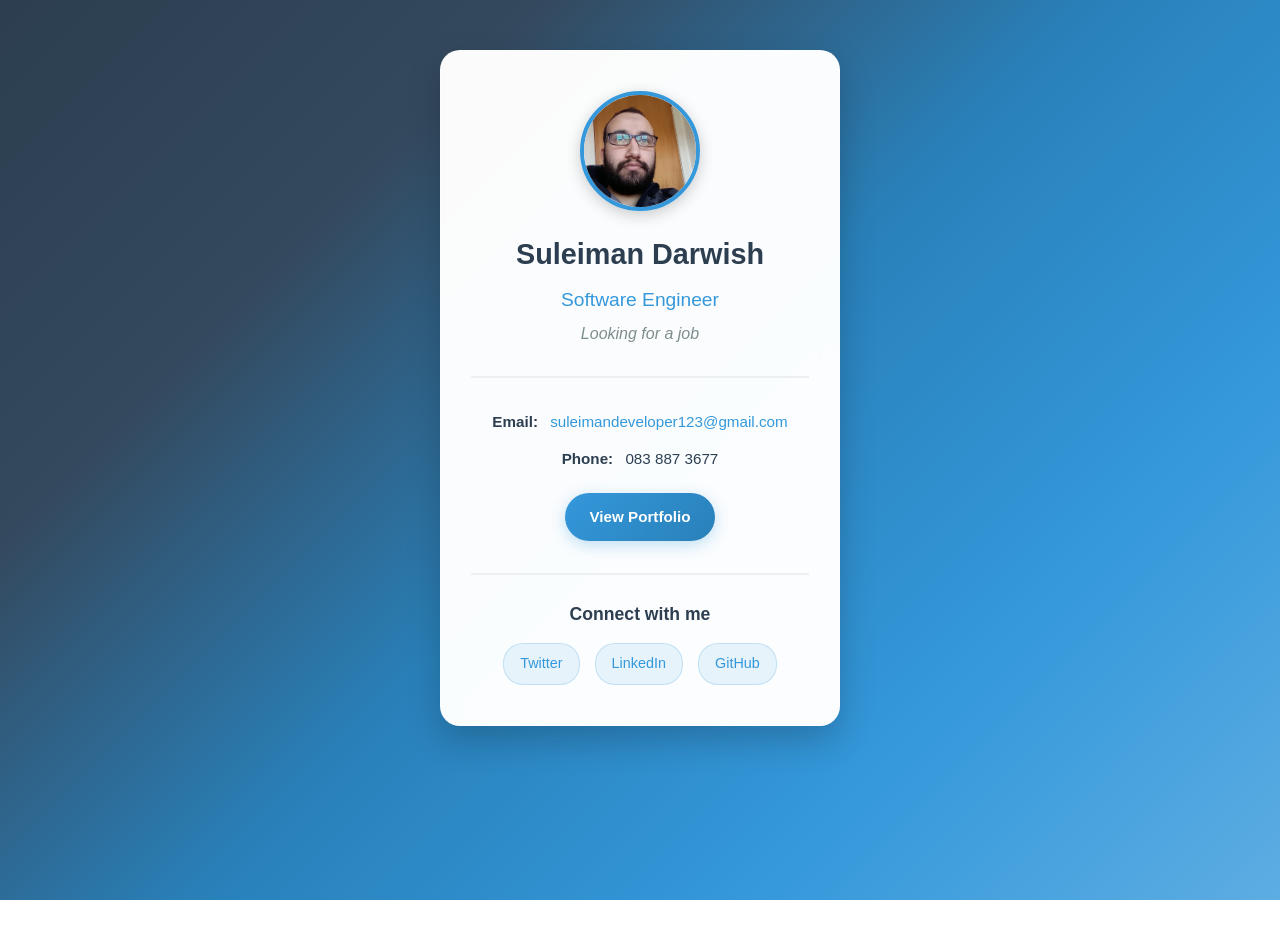
==== index.html @ 06008913 "Portfolio project has added to the github platform" ====
<!DOCTYPE html>
<html lang="en">
<head>
    <meta charset="utf-8">
    <meta name="viewport" content="width=device-width, initial-scale=1.0">
    <title>Business Card - Suleiman Darwish</title>
    <link rel="stylesheet" href="styles.css">
</head>
<body>
    <div class="business-card">
        <div class="card-header">
            <img class="profile-image" src="images/user.jpg" alt="Profile Picture"/>
            <h1 class="full-name">Suleiman Darwish</h1>
            <p class="designation">Software Engineer</p>
            <p class="company">Looking for a job</p>
        </div>
        
        <div class="card-contact">
            <div class="contact-item">
                <span class="label">Email:</span>
                <a href="mailto:suleimandeveloper123@gmail.com" class="email">suleimandeveloper123@gmail.com</a>
            </div>
            <div class="contact-item">
                <span class="label">Phone:</span>
                <span>083 887 3677</span>
            </div>
            <div class="contact-item">
                <a href="Profile.html" class="portfolio-link">View Portfolio</a>
            </div>
        </div>
        
        <div class="social-media">
            <h3>Connect with me</h3>
            <div class="social-links">
                <a href="#" target="_blank">Twitter</a>
                <a href="https://www.linkedin.com/feed/" target="_blank">LinkedIn</a>
                <a href="https://github.com/" target="_blank">GitHub</a>
            </div>
        </div>
    </div>
</body>
</html>
---- styles.css ----
/* Reset and base styles */
* {
  margin: 0;
  padding: 0;
  box-sizing: border-box;
}

body {
  background: linear-gradient(135deg, #2c3e50 0%, #34495e 25%, #2980b9 50%, #3498db 75%, #5dade2 100%);
  background-attachment: fixed;
  font-family: 'Segoe UI', Tahoma, Geneva, Verdana, sans-serif;
  min-height: 100vh;
  color: #f8f9fa;
  line-height: 1.6;
}

/* Profile header styling */
.profile-header {
  text-align: center;
  padding: 40px 20px;
  background: rgba(255, 255, 255, 0.1);
  margin: 20px;
  border-radius: 20px;
  box-shadow: 0 8px 32px rgba(0, 0, 0, 0.1);
}

.profile-image {
  width: 150px;
  height: 150px;
  border-radius: 50%;
  object-fit: cover;
  border: 4px solid #fff;
  box-shadow: 0 4px 15px rgba(0, 0, 0, 0.2);
  transition: transform 0.3s ease;
  display: block;
  margin: 0 auto 20px auto;
}

.profile-image:hover {
  transform: scale(1.05);
}

.profile-header h1 {
  color: #fff;
  font-size: 2.5em;
  margin: 20px 0 10px 0;
  text-shadow: 2px 2px 4px rgba(0, 0, 0, 0.3);
}

.profile-header p {
  color: #f0f0f0;
  font-size: 1.3em;
  margin: 0;
  text-shadow: 1px 1px 2px rgba(0, 0, 0, 0.3);
}

/* Navigation styling */
nav {
  text-align: center;
  margin: 30px 0;
}

nav ul {
  list-style: none;
  padding: 0;
  display: flex;
  justify-content: center;
  gap: 20px;
  flex-wrap: wrap;
}

nav ul li {
  margin: 5px;
}

nav ul li a {
  background: rgba(255, 255, 255, 0.2);
  color: #fff;
  padding: 12px 25px;
  border-radius: 25px;
  text-decoration: none;
  font-weight: 500;
  transition: all 0.3s ease;
  display: inline-block;
}

nav ul li a:hover {
  background: rgba(255, 255, 255, 0.3);
  transform: translateY(-2px);
  box-shadow: 0 5px 15px rgba(0, 0, 0, 0.2);
}

/* Section styling */
section {
  background: rgba(255, 255, 255, 0.98);
  margin: 20px;
  padding: 30px;
  border-radius: 15px;
  box-shadow: 0 8px 25px rgba(0, 0, 0, 0.2);
  border: 1px solid rgba(255, 255, 255, 0.3);
}

section h2 {
  color: #2c3e50;
  border-bottom: 3px solid #3498db;
  padding-bottom: 10px;
  margin-bottom: 20px;
  font-size: 1.8em;
}

section p {
  margin: 10px 0;
  line-height: 1.6;
  color: #2c3e50;
}

section ul {
  margin: 15px 0;
  padding-left: 20px;
}

section ul li {
  margin: 8px 0;
  color: #34495e;
}

/* Project grid styling */
.project-grid {
  display: grid;
  grid-template-columns: repeat(auto-fit, minmax(300px, 1fr));
  gap: 20px;
  margin-top: 20px;
}

.project-card {
  background: #fff;
  padding: 20px;
  border-radius: 10px;
  box-shadow: 0 4px 15px rgba(0, 0, 0, 0.15);
  transition: transform 0.3s ease;
  border: 1px solid rgba(52, 152, 219, 0.1);
}

.project-card:hover {
  transform: translateY(-5px);
  box-shadow: 0 8px 25px rgba(0, 0, 0, 0.2);
}

.project-card img {
  width: 100%;
  height: 200px;
  object-fit: cover;
  border-radius: 8px;
  margin-bottom: 15px;
}

.project-card h3 {
  color: #2c3e50;
  margin-bottom: 10px;
}

.project-card a {
  color: #3498db;
  text-decoration: none;
  font-weight: 500;
}

.project-card a:hover {
  text-decoration: underline;
  color: #2980b9;
}

/* Footer styling */
footer {
  text-align: center;
  color: #fff;
  padding: 20px;
  margin-top: 40px;
  background: rgba(0, 0, 0, 0.1);
}

/* Responsive design */
@media (max-width: 768px) {
  .profile-header {
    margin: 10px;
    padding: 30px 15px;
  }
  
  .profile-header h1 {
    font-size: 2em;
  }
  
  section {
    margin: 10px;
    padding: 20px;
  }
  
  nav ul {
    flex-direction: column;
    gap: 10px;
  }
}

/* Business card styling */
.business-card {
  max-width: 400px;
  background: rgba(255, 255, 255, 0.98);
  padding: 40px 30px;
  margin: 50px auto;
  text-align: center;
  border-radius: 20px;
  box-shadow: 0 15px 35px rgba(0, 0, 0, 0.2);
  border: 1px solid rgba(255, 255, 255, 0.3);
  backdrop-filter: blur(10px);
}

.card-header {
  margin-bottom: 30px;
}

.business-card .profile-image {
  width: 120px;
  height: 120px;
  border-radius: 50%;
  object-fit: cover;
  border: 4px solid #3498db;
  box-shadow: 0 4px 15px rgba(0, 0, 0, 0.2);
  margin: 0 auto 20px auto;
  display: block;
}

.full-name {
  font-size: 1.8em;
  font-weight: bold;
  color: #2c3e50;
  margin: 15px 0 8px 0;
}

.designation {
  font-size: 1.2em;
  color: #3498db;
  font-weight: 500;
  margin: 5px 0;
}

.company {
  font-size: 1em;
  color: #7f8c8d;
  margin: 5px 0 0 0;
  font-style: italic;
}

.card-contact {
  margin: 25px 0;
  padding: 20px 0;
  border-top: 2px solid #ecf0f1;
  border-bottom: 2px solid #ecf0f1;
}

.contact-item {
  margin: 12px 0;
  font-size: 0.95em;
  color: #2c3e50;
}

.contact-item span {
  color: #2c3e50;
}

.label {
  font-weight: 600;
  color: #2c3e50;
  margin-right: 8px;
}

.business-card .email {
  color: #3498db;
  text-decoration: none;
  font-weight: 500;
}

.business-card .email:hover {
  text-decoration: underline;
}

.portfolio-link {
  display: inline-block;
  background: linear-gradient(135deg, #3498db, #2980b9);
  color: white;
  padding: 12px 25px;
  border-radius: 25px;
  text-decoration: none;
  font-weight: 600;
  margin-top: 10px;
  transition: all 0.3s ease;
  box-shadow: 0 4px 15px rgba(52, 152, 219, 0.3);
}

.portfolio-link:hover {
  transform: translateY(-2px);
  box-shadow: 0 6px 20px rgba(52, 152, 219, 0.4);
}

.social-media {
  margin-top: 25px;
}

.social-media h3 {
  color: #2c3e50;
  font-size: 1.1em;
  margin-bottom: 15px;
}

.social-links {
  display: flex;
  justify-content: center;
  gap: 15px;
  flex-wrap: wrap;
}

.social-links a {
  background: rgba(52, 152, 219, 0.1);
  color: #3498db;
  padding: 8px 16px;
  border-radius: 20px;
  text-decoration: none;
  font-size: 0.9em;
  font-weight: 500;
  transition: all 0.3s ease;
  border: 1px solid rgba(52, 152, 219, 0.2);
}

.social-links a:hover {
  background: #3498db;
  color: white;
  transform: translateY(-2px);
  box-shadow: 0 4px 12px rgba(52, 152, 219, 0.3);
}

/* Responsive design for business card */
@media (max-width: 768px) {
  .business-card {
    margin: 20px;
    padding: 30px 20px;
  }
  
  .full-name {
    font-size: 1.5em;
  }
  
  .social-links {
    flex-direction: column;
    gap: 10px;
  }
}
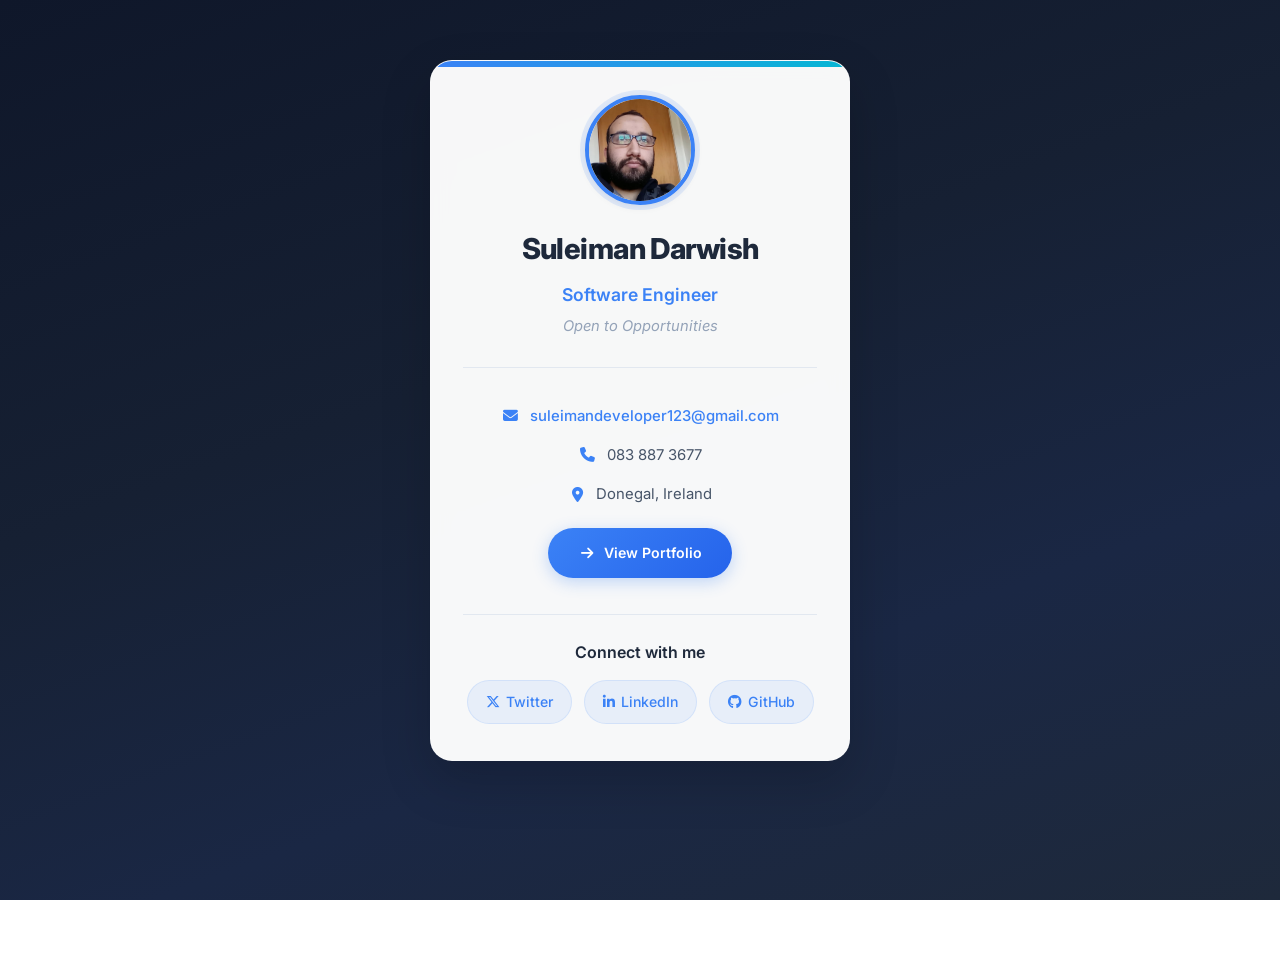
==== commit 670c18cf: "Revamp portfolio: modern design, icons, animations, interactivity" ====
--- a/index.html
+++ b/index.html
@@ -3,40 +3,56 @@
 <head>
     <meta charset="utf-8">
     <meta name="viewport" content="width=device-width, initial-scale=1.0">
-    <title>Business Card - Suleiman Darwish</title>
+    <meta name="description" content="Suleiman Darwish – Software Engineer specialising in web development. View my portfolio, skills, and contact details.">
+    <title>Suleiman Darwish | Software Engineer</title>
+    <link rel="preconnect" href="https://fonts.googleapis.com">
+    <link rel="preconnect" href="https://fonts.gstatic.com" crossorigin>
+    <link href="https://fonts.googleapis.com/css2?family=Inter:wght@400;500;600;700;800&display=swap" rel="stylesheet">
+    <link rel="stylesheet" href="https://cdnjs.cloudflare.com/ajax/libs/font-awesome/6.5.1/css/all.min.css">
     <link rel="stylesheet" href="styles.css">
 </head>
 <body>
-    <div class="business-card">
+    <div class="business-card fade-in">
+        <!-- Decorative accent -->
+        <div class="card-accent"></div>
+
         <div class="card-header">
-            <img class="profile-image" src="images/user.jpg" alt="Profile Picture"/>
+            <img class="profile-image" src="images/user.jpg" alt="Profile picture of Suleiman Darwish"/>
             <h1 class="full-name">Suleiman Darwish</h1>
             <p class="designation">Software Engineer</p>
-            <p class="company">Looking for a job</p>
+            <p class="company">Open to Opportunities</p>
         </div>
-        
+
         <div class="card-contact">
             <div class="contact-item">
-                <span class="label">Email:</span>
+                <i class="fa-solid fa-envelope"></i>
                 <a href="mailto:suleimandeveloper123@gmail.com" class="email">suleimandeveloper123@gmail.com</a>
             </div>
             <div class="contact-item">
-                <span class="label">Phone:</span>
+                <i class="fa-solid fa-phone"></i>
                 <span>083 887 3677</span>
             </div>
             <div class="contact-item">
-                <a href="Profile.html" class="portfolio-link">View Portfolio</a>
+                <i class="fa-solid fa-location-dot"></i>
+                <span>Donegal, Ireland</span>
+            </div>
+            <div class="contact-item cta">
+                <a href="Profile.html" class="portfolio-link">
+                    <i class="fa-solid fa-arrow-right"></i> View Portfolio
+                </a>
             </div>
         </div>
-        
+
         <div class="social-media">
             <h3>Connect with me</h3>
             <div class="social-links">
-                <a href="#" target="_blank">Twitter</a>
-                <a href="https://www.linkedin.com/feed/" target="_blank">LinkedIn</a>
-                <a href="https://github.com/" target="_blank">GitHub</a>
+                <a href="#" target="_blank" aria-label="Twitter"><i class="fa-brands fa-x-twitter"></i> Twitter</a>
+                <a href="https://www.linkedin.com/feed/" target="_blank" aria-label="LinkedIn"><i class="fa-brands fa-linkedin-in"></i> LinkedIn</a>
+                <a href="https://github.com/" target="_blank" aria-label="GitHub"><i class="fa-brands fa-github"></i> GitHub</a>
             </div>
         </div>
     </div>
+
+    <script src="script.js"></script>
 </body>
 </html>
--- a/styles.css
+++ b/styles.css
@@ -1,357 +1,709 @@
-/* Reset and base styles */
-* {
+/* ============================================
+   CSS Variables & Reset
+   ============================================ */
+:root {
+  --clr-primary: #3b82f6;
+  --clr-primary-dark: #2563eb;
+  --clr-primary-light: #60a5fa;
+  --clr-accent: #06b6d4;
+  --clr-bg-dark: #0f172a;
+  --clr-bg-mid: #1e293b;
+  --clr-text: #f1f5f9;
+  --clr-text-muted: #94a3b8;
+  --clr-card-bg: rgba(255, 255, 255, 0.05);
+  --clr-card-border: rgba(255, 255, 255, 0.08);
+  --clr-section-bg: rgba(255, 255, 255, 0.97);
+  --clr-heading: #1e293b;
+  --clr-body: #475569;
+  --radius-sm: 8px;
+  --radius-md: 14px;
+  --radius-lg: 22px;
+  --radius-full: 9999px;
+  --shadow-sm: 0 2px 8px rgba(0, 0, 0, 0.08);
+  --shadow-md: 0 8px 30px rgba(0, 0, 0, 0.12);
+  --shadow-lg: 0 20px 50px rgba(0, 0, 0, 0.18);
+  --transition: 0.3s cubic-bezier(0.4, 0, 0.2, 1);
+  --font: 'Inter', system-ui, -apple-system, sans-serif;
+}
+
+*,
+*::before,
+*::after {
   margin: 0;
   padding: 0;
   box-sizing: border-box;
 }
 
+html {
+  scroll-behavior: smooth;
+  scroll-padding-top: 80px;
+}
+
 body {
-  background: linear-gradient(135deg, #2c3e50 0%, #34495e 25%, #2980b9 50%, #3498db 75%, #5dade2 100%);
+  background: linear-gradient(160deg, var(--clr-bg-dark) 0%, #162033 40%, #1a2744 70%, var(--clr-bg-mid) 100%);
   background-attachment: fixed;
-  font-family: 'Segoe UI', Tahoma, Geneva, Verdana, sans-serif;
+  font-family: var(--font);
   min-height: 100vh;
-  color: #f8f9fa;
-  line-height: 1.6;
-}
-
-/* Profile header styling */
+  color: var(--clr-text);
+  line-height: 1.7;
+  -webkit-font-smoothing: antialiased;
+}
+
+img {
+  display: block;
+  max-width: 100%;
+}
+
+a {
+  color: inherit;
+  text-decoration: none;
+}
+
+/* ============================================
+   Animations
+   ============================================ */
+@keyframes fadeInUp {
+  from { opacity: 0; transform: translateY(30px); }
+  to   { opacity: 1; transform: translateY(0); }
+}
+
+@keyframes float {
+  0%, 100% { transform: translateY(0); }
+  50%      { transform: translateY(-8px); }
+}
+
+@keyframes gradientShift {
+  0%   { background-position: 0% 50%; }
+  50%  { background-position: 100% 50%; }
+  100% { background-position: 0% 50%; }
+}
+
+.fade-in {
+  animation: fadeInUp 0.7s ease-out both;
+}
+
+/* Scroll-reveal helper */
+.reveal {
+  opacity: 0;
+  transform: translateY(40px);
+  transition: opacity 0.6s ease, transform 0.6s ease;
+}
+
+.reveal.active {
+  opacity: 1;
+  transform: translateY(0);
+}
+
+/* ============================================
+   Profile Header (Portfolio Page)
+   ============================================ */
 .profile-header {
   text-align: center;
-  padding: 40px 20px;
-  background: rgba(255, 255, 255, 0.1);
+  padding: 60px 20px 40px;
+  background: linear-gradient(135deg, rgba(59, 130, 246, 0.15), rgba(6, 182, 212, 0.1));
   margin: 20px;
-  border-radius: 20px;
-  box-shadow: 0 8px 32px rgba(0, 0, 0, 0.1);
+  border-radius: var(--radius-lg);
+  border: 1px solid var(--clr-card-border);
+  backdrop-filter: blur(12px);
+  position: relative;
+  overflow: hidden;
+}
+
+.profile-header::before {
+  content: '';
+  position: absolute;
+  top: -50%;
+  left: -50%;
+  width: 200%;
+  height: 200%;
+  background: radial-gradient(circle at 30% 40%, rgba(59, 130, 246, 0.08), transparent 60%);
+  pointer-events: none;
 }
 
 .profile-image {
-  width: 150px;
-  height: 150px;
+  width: 140px;
+  height: 140px;
   border-radius: 50%;
   object-fit: cover;
-  border: 4px solid #fff;
-  box-shadow: 0 4px 15px rgba(0, 0, 0, 0.2);
-  transition: transform 0.3s ease;
+  border: 4px solid var(--clr-primary);
+  box-shadow: 0 0 0 6px rgba(59, 130, 246, 0.15), var(--shadow-md);
+  transition: transform var(--transition), box-shadow var(--transition);
   display: block;
-  margin: 0 auto 20px auto;
+  margin: 0 auto 20px;
 }
 
 .profile-image:hover {
-  transform: scale(1.05);
+  transform: scale(1.06);
+  box-shadow: 0 0 0 8px rgba(59, 130, 246, 0.2), var(--shadow-lg);
 }
 
 .profile-header h1 {
   color: #fff;
-  font-size: 2.5em;
-  margin: 20px 0 10px 0;
-  text-shadow: 2px 2px 4px rgba(0, 0, 0, 0.3);
-}
-
-.profile-header p {
-  color: #f0f0f0;
-  font-size: 1.3em;
-  margin: 0;
-  text-shadow: 1px 1px 2px rgba(0, 0, 0, 0.3);
-}
-
-/* Navigation styling */
+  font-size: 2.6em;
+  font-weight: 800;
+  letter-spacing: -0.02em;
+  margin: 16px 0 8px;
+}
+
+.profile-header .tagline {
+  color: var(--clr-primary-light);
+  font-size: 1.25em;
+  font-weight: 600;
+}
+
+.profile-header .subtitle {
+  color: var(--clr-text-muted);
+  font-size: 1.05em;
+  margin-top: 6px;
+}
+
+/* ============================================
+   Navigation
+   ============================================ */
 nav {
   text-align: center;
-  margin: 30px 0;
+  margin: 30px 20px;
+  position: sticky;
+  top: 10px;
+  z-index: 100;
 }
 
 nav ul {
   list-style: none;
-  padding: 0;
+  display: inline-flex;
+  gap: 8px;
+  flex-wrap: wrap;
+  justify-content: center;
+  background: rgba(15, 23, 42, 0.85);
+  backdrop-filter: blur(14px);
+  padding: 10px 16px;
+  border-radius: var(--radius-full);
+  border: 1px solid var(--clr-card-border);
+}
+
+nav ul li a {
+  color: var(--clr-text-muted);
+  padding: 10px 20px;
+  border-radius: var(--radius-full);
+  font-weight: 500;
+  font-size: 0.92em;
+  transition: all var(--transition);
+  display: inline-flex;
+  align-items: center;
+  gap: 6px;
+}
+
+nav ul li a:hover,
+nav ul li a.active {
+  color: #fff;
+  background: var(--clr-primary);
+  box-shadow: 0 4px 14px rgba(59, 130, 246, 0.35);
+}
+
+nav ul li a i {
+  font-size: 0.85em;
+}
+
+/* ============================================
+   Sections (Portfolio Page)
+   ============================================ */
+section {
+  background: var(--clr-section-bg);
+  margin: 24px 20px;
+  padding: 40px 36px;
+  border-radius: var(--radius-lg);
+  box-shadow: var(--shadow-md);
+  border: 1px solid rgba(0, 0, 0, 0.04);
+}
+
+section h2 {
+  color: var(--clr-heading);
+  font-size: 1.9em;
+  font-weight: 800;
+  margin-bottom: 24px;
+  display: flex;
+  align-items: center;
+  gap: 10px;
+}
+
+section h2::after {
+  content: '';
+  flex: 1;
+  height: 3px;
+  background: linear-gradient(90deg, var(--clr-primary), transparent);
+  border-radius: 2px;
+  margin-left: 12px;
+}
+
+.section-icon {
+  color: var(--clr-primary);
+  font-size: 0.85em;
+}
+
+section p {
+  color: var(--clr-body);
+  line-height: 1.8;
+  margin-bottom: 12px;
+}
+
+.about-content {
+  max-width: 700px;
+}
+
+/* ============================================
+   Skills Grid
+   ============================================ */
+.skills-grid {
+  display: flex;
+  flex-wrap: wrap;
+  gap: 12px;
+}
+
+.skill-tag {
+  display: inline-flex;
+  align-items: center;
+  gap: 8px;
+  background: linear-gradient(135deg, rgba(59, 130, 246, 0.1), rgba(6, 182, 212, 0.08));
+  color: var(--clr-primary-dark);
+  font-weight: 600;
+  font-size: 0.92em;
+  padding: 10px 18px;
+  border-radius: var(--radius-full);
+  border: 1px solid rgba(59, 130, 246, 0.15);
+  transition: all var(--transition);
+  cursor: default;
+}
+
+.skill-tag:hover {
+  transform: translateY(-2px);
+  background: var(--clr-primary);
+  color: #fff;
+  box-shadow: 0 4px 14px rgba(59, 130, 246, 0.3);
+  border-color: var(--clr-primary);
+}
+
+.skill-tag i {
+  font-size: 1.1em;
+}
+
+/* ============================================
+   Project Cards
+   ============================================ */
+.project-grid {
+  display: grid;
+  grid-template-columns: repeat(auto-fit, minmax(320px, 1fr));
+  gap: 24px;
+  margin-top: 10px;
+}
+
+.project-card {
+  background: #fff;
+  border-radius: var(--radius-md);
+  overflow: hidden;
+  box-shadow: var(--shadow-sm);
+  border: 1px solid rgba(0, 0, 0, 0.06);
+  transition: transform var(--transition), box-shadow var(--transition);
+  display: flex;
+  flex-direction: column;
+}
+
+.project-card:hover {
+  transform: translateY(-6px);
+  box-shadow: var(--shadow-lg);
+}
+
+.project-img-wrapper {
+  overflow: hidden;
+}
+
+.project-img-wrapper img {
+  width: 100%;
+  height: 220px;
+  object-fit: cover;
+  transition: transform 0.5s ease;
+}
+
+.project-card:hover .project-img-wrapper img {
+  transform: scale(1.05);
+}
+
+.project-body {
+  padding: 22px 24px 26px;
+  flex: 1;
+  display: flex;
+  flex-direction: column;
+}
+
+.project-body h3 {
+  color: var(--clr-heading);
+  font-size: 1.2em;
+  font-weight: 700;
+  margin-bottom: 10px;
+}
+
+.project-body p {
+  font-size: 0.95em;
+  flex: 1;
+}
+
+.project-tags {
+  display: flex;
+  flex-wrap: wrap;
+  gap: 8px;
+  margin-top: 16px;
+}
+
+.project-tags span {
+  background: rgba(59, 130, 246, 0.08);
+  color: var(--clr-primary-dark);
+  font-size: 0.8em;
+  font-weight: 600;
+  padding: 5px 12px;
+  border-radius: var(--radius-full);
+  border: 1px solid rgba(59, 130, 246, 0.12);
+}
+
+/* ============================================
+   Contact Section
+   ============================================ */
+.contact-grid {
+  display: grid;
+  grid-template-columns: repeat(auto-fit, minmax(200px, 1fr));
+  gap: 20px;
+}
+
+.contact-card {
+  text-align: center;
+  padding: 30px 20px;
+  border-radius: var(--radius-md);
+  background: linear-gradient(135deg, rgba(59, 130, 246, 0.04), rgba(6, 182, 212, 0.03));
+  border: 1px solid rgba(59, 130, 246, 0.1);
+  transition: all var(--transition);
+}
+
+.contact-card:hover {
+  transform: translateY(-4px);
+  box-shadow: var(--shadow-sm);
+}
+
+.contact-card i {
+  font-size: 1.6em;
+  color: var(--clr-primary);
+  margin-bottom: 12px;
+}
+
+.contact-card h4 {
+  color: var(--clr-heading);
+  margin-bottom: 6px;
+  font-weight: 700;
+}
+
+.contact-card a,
+.contact-card span {
+  color: var(--clr-body);
+  font-size: 0.92em;
+}
+
+.contact-card a:hover {
+  color: var(--clr-primary);
+}
+
+/* ============================================
+   Footer
+   ============================================ */
+footer {
+  text-align: center;
+  padding: 30px 20px;
+  margin-top: 40px;
+  background: rgba(0, 0, 0, 0.15);
+  border-top: 1px solid var(--clr-card-border);
+}
+
+.footer-links {
   display: flex;
   justify-content: center;
-  gap: 20px;
-  flex-wrap: wrap;
-}
-
-nav ul li {
-  margin: 5px;
-}
-
-nav ul li a {
-  background: rgba(255, 255, 255, 0.2);
+  gap: 18px;
+  margin-bottom: 14px;
+}
+
+.footer-links a {
+  color: var(--clr-text-muted);
+  font-size: 1.3em;
+  transition: color var(--transition), transform var(--transition);
+}
+
+.footer-links a:hover {
+  color: var(--clr-primary-light);
+  transform: translateY(-3px);
+}
+
+footer p {
+  color: var(--clr-text-muted);
+  font-size: 0.88em;
+}
+
+/* ============================================
+   Scroll-to-Top Button
+   ============================================ */
+#scroll-top {
+  position: fixed;
+  bottom: 30px;
+  right: 30px;
+  width: 46px;
+  height: 46px;
+  background: var(--clr-primary);
   color: #fff;
-  padding: 12px 25px;
-  border-radius: 25px;
-  text-decoration: none;
-  font-weight: 500;
-  transition: all 0.3s ease;
-  display: inline-block;
-}
-
-nav ul li a:hover {
-  background: rgba(255, 255, 255, 0.3);
-  transform: translateY(-2px);
-  box-shadow: 0 5px 15px rgba(0, 0, 0, 0.2);
-}
-
-/* Section styling */
-section {
-  background: rgba(255, 255, 255, 0.98);
-  margin: 20px;
-  padding: 30px;
-  border-radius: 15px;
-  box-shadow: 0 8px 25px rgba(0, 0, 0, 0.2);
-  border: 1px solid rgba(255, 255, 255, 0.3);
-}
-
-section h2 {
-  color: #2c3e50;
-  border-bottom: 3px solid #3498db;
-  padding-bottom: 10px;
-  margin-bottom: 20px;
-  font-size: 1.8em;
-}
-
-section p {
-  margin: 10px 0;
-  line-height: 1.6;
-  color: #2c3e50;
-}
-
-section ul {
-  margin: 15px 0;
-  padding-left: 20px;
-}
-
-section ul li {
-  margin: 8px 0;
-  color: #34495e;
-}
-
-/* Project grid styling */
-.project-grid {
-  display: grid;
-  grid-template-columns: repeat(auto-fit, minmax(300px, 1fr));
-  gap: 20px;
-  margin-top: 20px;
-}
-
-.project-card {
-  background: #fff;
-  padding: 20px;
-  border-radius: 10px;
-  box-shadow: 0 4px 15px rgba(0, 0, 0, 0.15);
-  transition: transform 0.3s ease;
-  border: 1px solid rgba(52, 152, 219, 0.1);
-}
-
-.project-card:hover {
-  transform: translateY(-5px);
-  box-shadow: 0 8px 25px rgba(0, 0, 0, 0.2);
-}
-
-.project-card img {
-  width: 100%;
-  height: 200px;
-  object-fit: cover;
-  border-radius: 8px;
-  margin-bottom: 15px;
-}
-
-.project-card h3 {
-  color: #2c3e50;
-  margin-bottom: 10px;
-}
-
-.project-card a {
-  color: #3498db;
-  text-decoration: none;
-  font-weight: 500;
-}
-
-.project-card a:hover {
-  text-decoration: underline;
-  color: #2980b9;
-}
-
-/* Footer styling */
-footer {
+  border: none;
+  border-radius: 50%;
+  font-size: 1.1em;
+  cursor: pointer;
+  box-shadow: 0 4px 16px rgba(59, 130, 246, 0.35);
+  opacity: 0;
+  visibility: hidden;
+  transform: translateY(10px);
+  transition: all var(--transition);
+  z-index: 200;
+}
+
+#scroll-top.visible {
+  opacity: 1;
+  visibility: visible;
+  transform: translateY(0);
+}
+
+#scroll-top:hover {
+  background: var(--clr-primary-dark);
+  transform: translateY(-3px);
+}
+
+/* ============================================
+   Business Card (index.html)
+   ============================================ */
+.business-card {
+  max-width: 420px;
+  background: rgba(255, 255, 255, 0.97);
+  padding: 0 32px 36px;
+  margin: 60px auto;
   text-align: center;
-  color: #fff;
-  padding: 20px;
-  margin-top: 40px;
-  background: rgba(0, 0, 0, 0.1);
-}
-
-/* Responsive design */
-@media (max-width: 768px) {
-  .profile-header {
-    margin: 10px;
-    padding: 30px 15px;
-  }
-  
-  .profile-header h1 {
-    font-size: 2em;
-  }
-  
-  section {
-    margin: 10px;
-    padding: 20px;
-  }
-  
-  nav ul {
-    flex-direction: column;
-    gap: 10px;
-  }
-}
-
-/* Business card styling */
-.business-card {
-  max-width: 400px;
-  background: rgba(255, 255, 255, 0.98);
-  padding: 40px 30px;
-  margin: 50px auto;
-  text-align: center;
-  border-radius: 20px;
-  box-shadow: 0 15px 35px rgba(0, 0, 0, 0.2);
-  border: 1px solid rgba(255, 255, 255, 0.3);
+  border-radius: var(--radius-lg);
+  box-shadow: var(--shadow-lg);
+  border: 1px solid rgba(255, 255, 255, 0.15);
   backdrop-filter: blur(10px);
+  position: relative;
+  overflow: hidden;
+}
+
+.card-accent {
+  height: 6px;
+  background: linear-gradient(90deg, var(--clr-primary), var(--clr-accent), var(--clr-primary));
+  background-size: 200% auto;
+  animation: gradientShift 4s ease infinite;
+  margin: 0 -32px 28px;
 }
 
 .card-header {
-  margin-bottom: 30px;
+  margin-bottom: 28px;
 }
 
 .business-card .profile-image {
-  width: 120px;
-  height: 120px;
-  border-radius: 50%;
-  object-fit: cover;
-  border: 4px solid #3498db;
-  box-shadow: 0 4px 15px rgba(0, 0, 0, 0.2);
-  margin: 0 auto 20px auto;
-  display: block;
+  width: 110px;
+  height: 110px;
+  border-color: var(--clr-primary);
+  box-shadow: 0 0 0 5px rgba(59, 130, 246, 0.12), var(--shadow-sm);
 }
 
 .full-name {
   font-size: 1.8em;
-  font-weight: bold;
-  color: #2c3e50;
-  margin: 15px 0 8px 0;
+  font-weight: 800;
+  color: var(--clr-heading);
+  margin: 14px 0 6px;
+  letter-spacing: -0.02em;
 }
 
 .designation {
-  font-size: 1.2em;
-  color: #3498db;
+  font-size: 1.1em;
+  color: var(--clr-primary);
+  font-weight: 600;
+  margin: 4px 0;
+}
+
+.company {
+  font-size: 0.92em;
+  color: var(--clr-text-muted);
+  font-style: italic;
+}
+
+/* Card Contact */
+.card-contact {
+  margin: 24px 0;
+  padding: 22px 0;
+  border-top: 1px solid #e2e8f0;
+  border-bottom: 1px solid #e2e8f0;
+}
+
+.contact-item {
+  margin: 14px 0;
+  font-size: 0.93em;
+  color: var(--clr-body);
+  display: flex;
+  align-items: center;
+  justify-content: center;
+  gap: 10px;
+}
+
+.contact-item i {
+  color: var(--clr-primary);
+  width: 18px;
+  text-align: center;
+}
+
+.contact-item.cta {
+  margin-top: 20px;
+}
+
+.business-card .email {
+  color: var(--clr-primary);
   font-weight: 500;
-  margin: 5px 0;
-}
-
-.company {
-  font-size: 1em;
-  color: #7f8c8d;
-  margin: 5px 0 0 0;
-  font-style: italic;
-}
-
-.card-contact {
-  margin: 25px 0;
-  padding: 20px 0;
-  border-top: 2px solid #ecf0f1;
-  border-bottom: 2px solid #ecf0f1;
-}
-
-.contact-item {
-  margin: 12px 0;
+  transition: color var(--transition);
+}
+
+.business-card .email:hover {
+  color: var(--clr-primary-dark);
+  text-decoration: underline;
+}
+
+.portfolio-link {
+  display: inline-flex;
+  align-items: center;
+  gap: 8px;
+  background: linear-gradient(135deg, var(--clr-primary), var(--clr-primary-dark));
+  color: white;
+  padding: 13px 30px;
+  border-radius: var(--radius-full);
+  font-weight: 600;
   font-size: 0.95em;
-  color: #2c3e50;
-}
-
-.contact-item span {
-  color: #2c3e50;
-}
-
-.label {
-  font-weight: 600;
-  color: #2c3e50;
-  margin-right: 8px;
-}
-
-.business-card .email {
-  color: #3498db;
-  text-decoration: none;
-  font-weight: 500;
-}
-
-.business-card .email:hover {
-  text-decoration: underline;
-}
-
-.portfolio-link {
-  display: inline-block;
-  background: linear-gradient(135deg, #3498db, #2980b9);
-  color: white;
-  padding: 12px 25px;
-  border-radius: 25px;
-  text-decoration: none;
-  font-weight: 600;
-  margin-top: 10px;
-  transition: all 0.3s ease;
-  box-shadow: 0 4px 15px rgba(52, 152, 219, 0.3);
+  transition: all var(--transition);
+  box-shadow: 0 4px 16px rgba(59, 130, 246, 0.3);
 }
 
 .portfolio-link:hover {
   transform: translateY(-2px);
-  box-shadow: 0 6px 20px rgba(52, 152, 219, 0.4);
-}
-
+  box-shadow: 0 6px 22px rgba(59, 130, 246, 0.4);
+}
+
+.portfolio-link i {
+  color: white;
+  transition: transform var(--transition);
+}
+
+.portfolio-link:hover i {
+  transform: translateX(3px);
+}
+
+/* Social Links */
 .social-media {
-  margin-top: 25px;
+  margin-top: 24px;
 }
 
 .social-media h3 {
-  color: #2c3e50;
-  font-size: 1.1em;
-  margin-bottom: 15px;
+  color: var(--clr-heading);
+  font-size: 1em;
+  font-weight: 600;
+  margin-bottom: 14px;
 }
 
 .social-links {
   display: flex;
   justify-content: center;
-  gap: 15px;
+  gap: 12px;
   flex-wrap: wrap;
 }
 
 .social-links a {
-  background: rgba(52, 152, 219, 0.1);
-  color: #3498db;
-  padding: 8px 16px;
-  border-radius: 20px;
-  text-decoration: none;
-  font-size: 0.9em;
+  background: rgba(59, 130, 246, 0.08);
+  color: var(--clr-primary);
+  padding: 9px 18px;
+  border-radius: var(--radius-full);
+  font-size: 0.88em;
   font-weight: 500;
-  transition: all 0.3s ease;
-  border: 1px solid rgba(52, 152, 219, 0.2);
+  transition: all var(--transition);
+  border: 1px solid rgba(59, 130, 246, 0.12);
+  display: inline-flex;
+  align-items: center;
+  gap: 6px;
 }
 
 .social-links a:hover {
-  background: #3498db;
+  background: var(--clr-primary);
   color: white;
   transform: translateY(-2px);
-  box-shadow: 0 4px 12px rgba(52, 152, 219, 0.3);
-}
-
-/* Responsive design for business card */
+  box-shadow: 0 4px 14px rgba(59, 130, 246, 0.3);
+  border-color: var(--clr-primary);
+}
+
+/* ============================================
+   Responsive
+   ============================================ */
 @media (max-width: 768px) {
+  .profile-header {
+    margin: 12px;
+    padding: 40px 16px 30px;
+  }
+
+  .profile-header h1 {
+    font-size: 2em;
+  }
+
+  section {
+    margin: 14px 12px;
+    padding: 28px 20px;
+  }
+
+  nav ul {
+    flex-direction: column;
+    gap: 6px;
+    border-radius: var(--radius-lg);
+  }
+
   .business-card {
-    margin: 20px;
-    padding: 30px 20px;
-  }
-  
+    margin: 24px 14px;
+    padding: 0 20px 28px;
+  }
+
   .full-name {
     font-size: 1.5em;
   }
-  
+
   .social-links {
     flex-direction: column;
-    gap: 10px;
-  }
-}
-
-
+    gap: 8px;
+  }
+
+  .contact-grid {
+    grid-template-columns: 1fr;
+  }
+
+  #scroll-top {
+    bottom: 18px;
+    right: 18px;
+    width: 40px;
+    height: 40px;
+  }
+}
+
+@media (min-width: 1024px) {
+  section {
+    margin: 24px auto;
+    max-width: 900px;
+  }
+
+  .profile-header {
+    margin: 20px auto;
+    max-width: 900px;
+  }
+
+  nav {
+    margin: 30px auto;
+    max-width: 900px;
+  }
+}
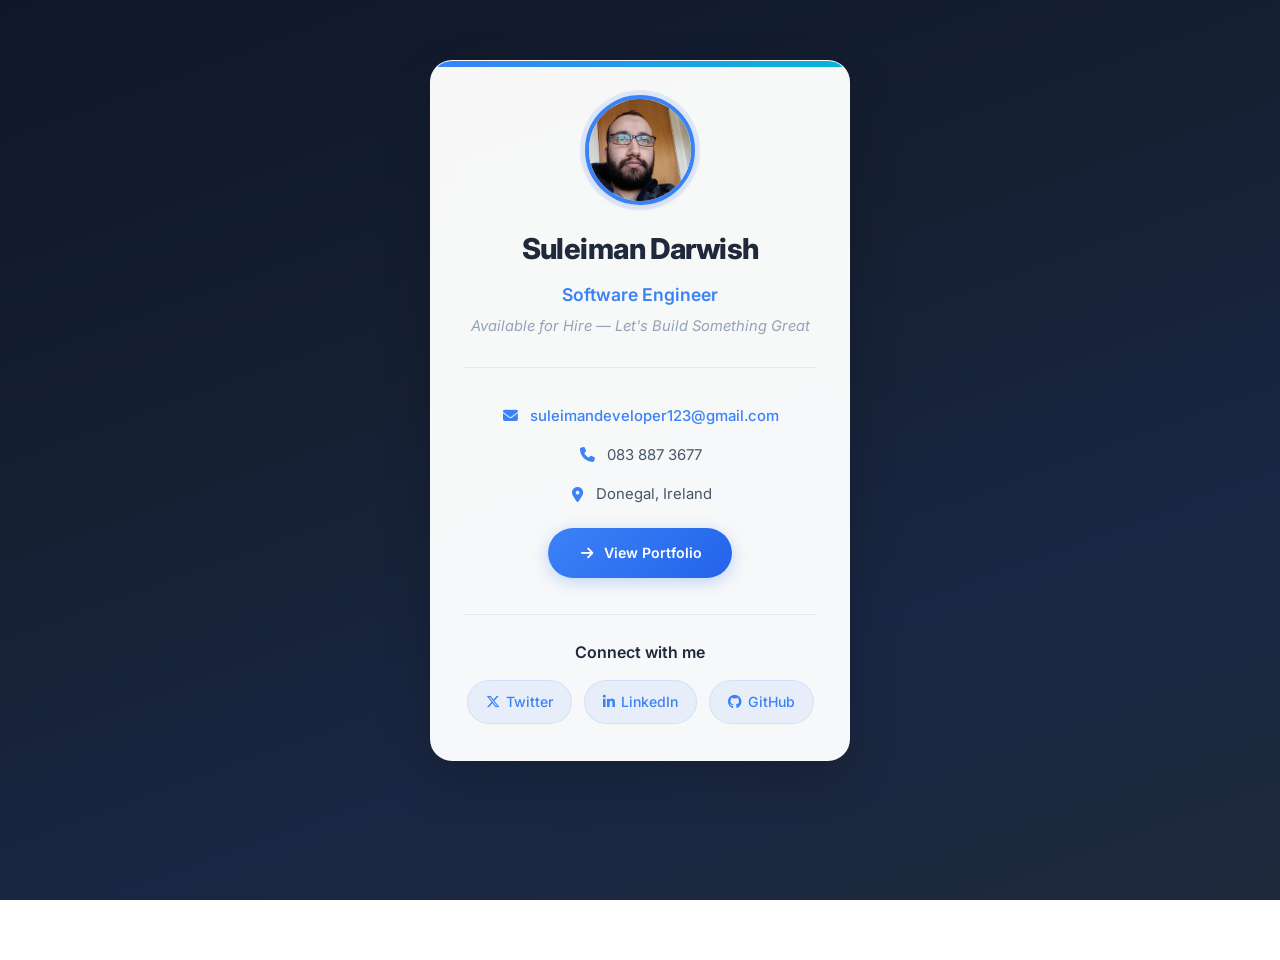
==== commit 686e37c2: "Changes headline to polish the webiste" ====
--- a/index.html
+++ b/index.html
@@ -20,7 +20,7 @@
             <img class="profile-image" src="images/user.jpg" alt="Profile picture of Suleiman Darwish"/>
             <h1 class="full-name">Suleiman Darwish</h1>
             <p class="designation">Software Engineer</p>
-            <p class="company">Open to Opportunities</p>
+            <p class="company">Available for Hire — Let's Build Something Great</p>
         </div>
 
         <div class="card-contact">
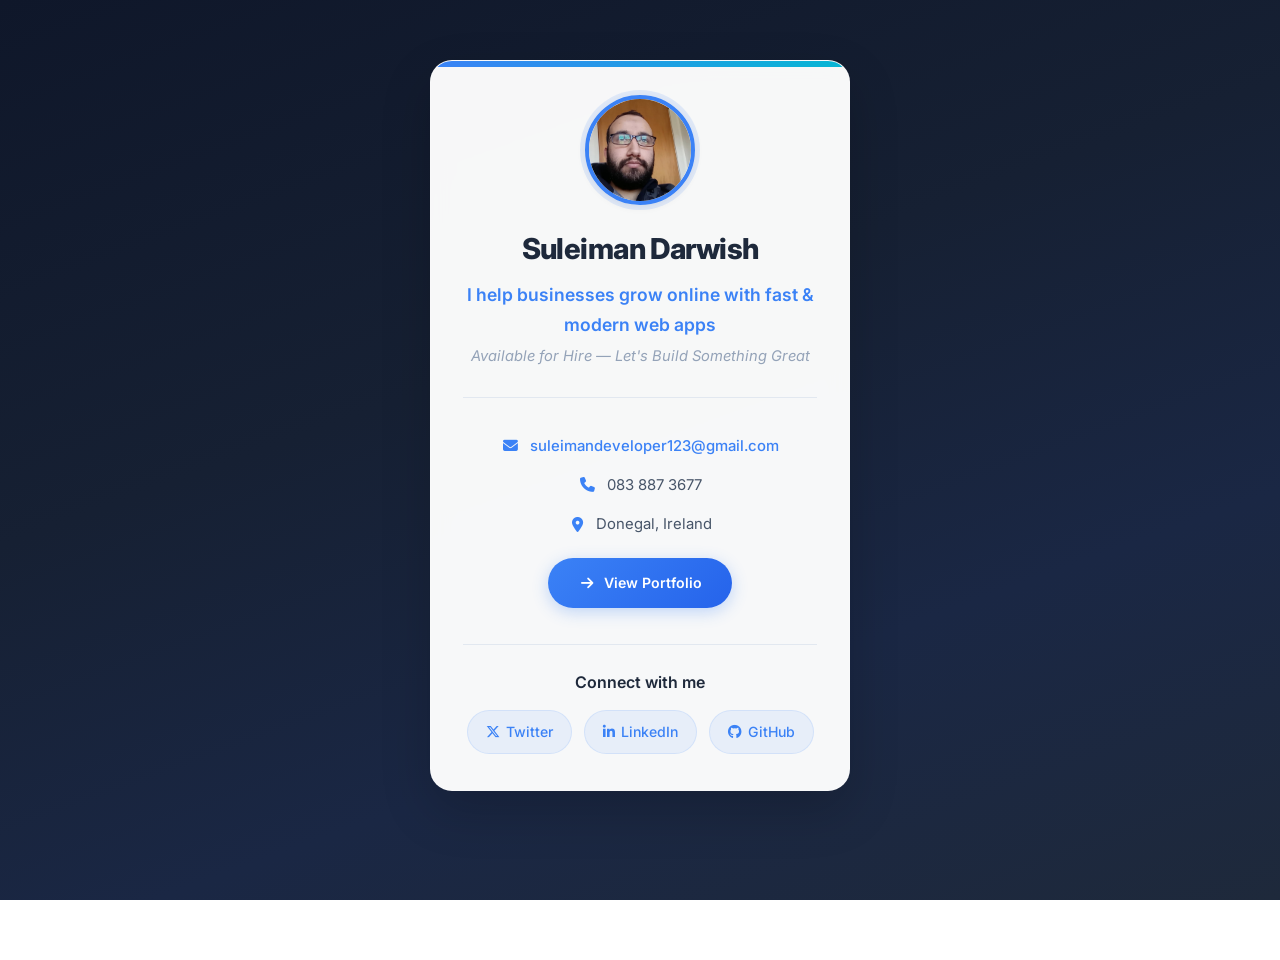
==== commit bbff4db5: "Updated the Business Card" ====
--- a/index.html
+++ b/index.html
@@ -19,7 +19,7 @@
         <div class="card-header">
             <img class="profile-image" src="images/user.jpg" alt="Profile picture of Suleiman Darwish"/>
             <h1 class="full-name">Suleiman Darwish</h1>
-            <p class="designation">Software Engineer</p>
+            <p class="designation">I help businesses grow online with fast & modern web apps</p>
             <p class="company">Available for Hire — Let's Build Something Great</p>
         </div>
 
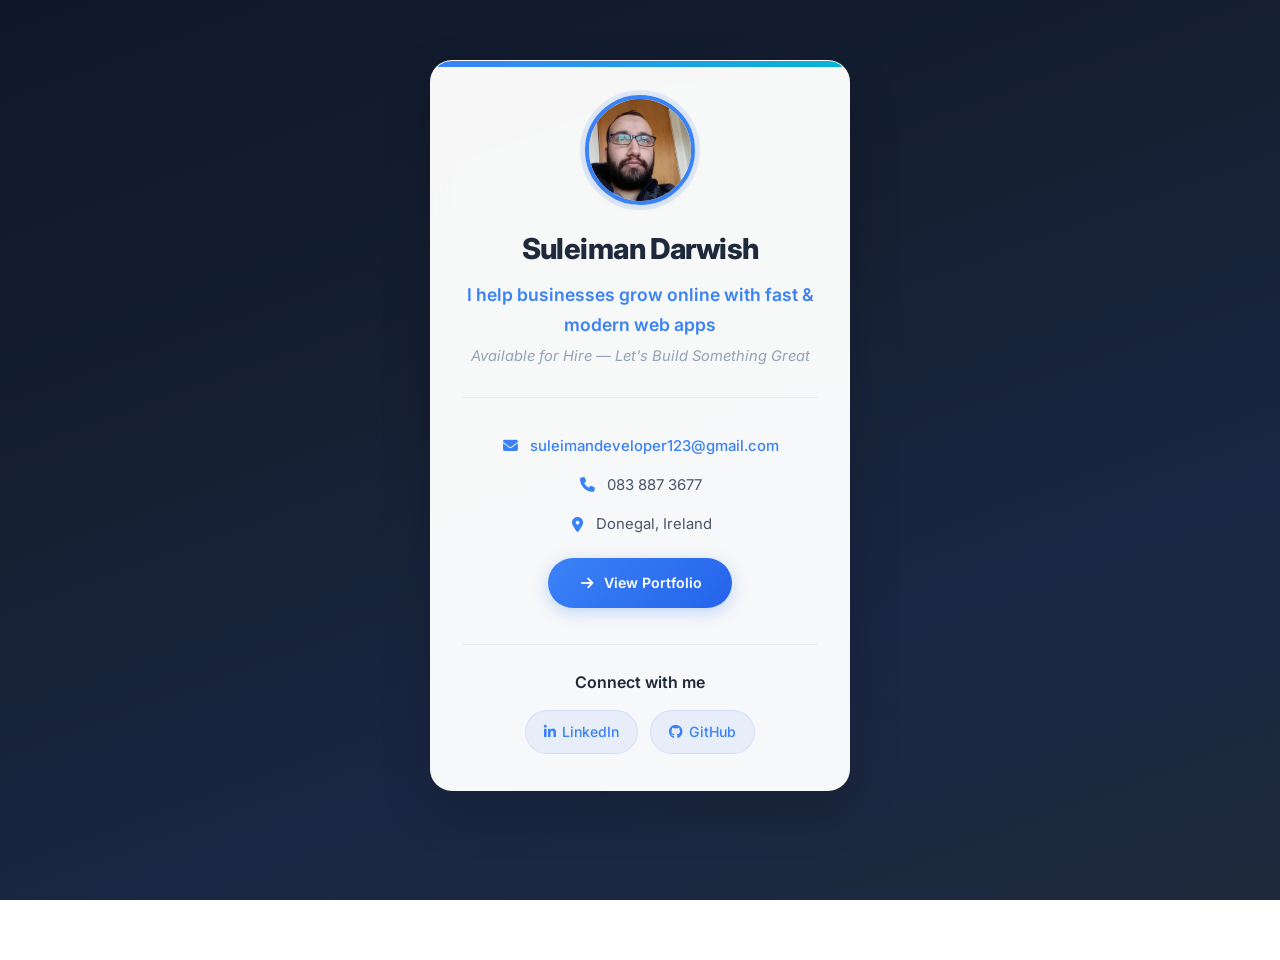
==== commit de4f809d: "Updated the Portfolio and Business card footer" ====
--- a/index.html
+++ b/index.html
@@ -46,7 +46,6 @@
         <div class="social-media">
             <h3>Connect with me</h3>
             <div class="social-links">
-                <a href="#" target="_blank" aria-label="Twitter"><i class="fa-brands fa-x-twitter"></i> Twitter</a>
                 <a href="https://www.linkedin.com/feed/" target="_blank" aria-label="LinkedIn"><i class="fa-brands fa-linkedin-in"></i> LinkedIn</a>
                 <a href="https://github.com/" target="_blank" aria-label="GitHub"><i class="fa-brands fa-github"></i> GitHub</a>
             </div>
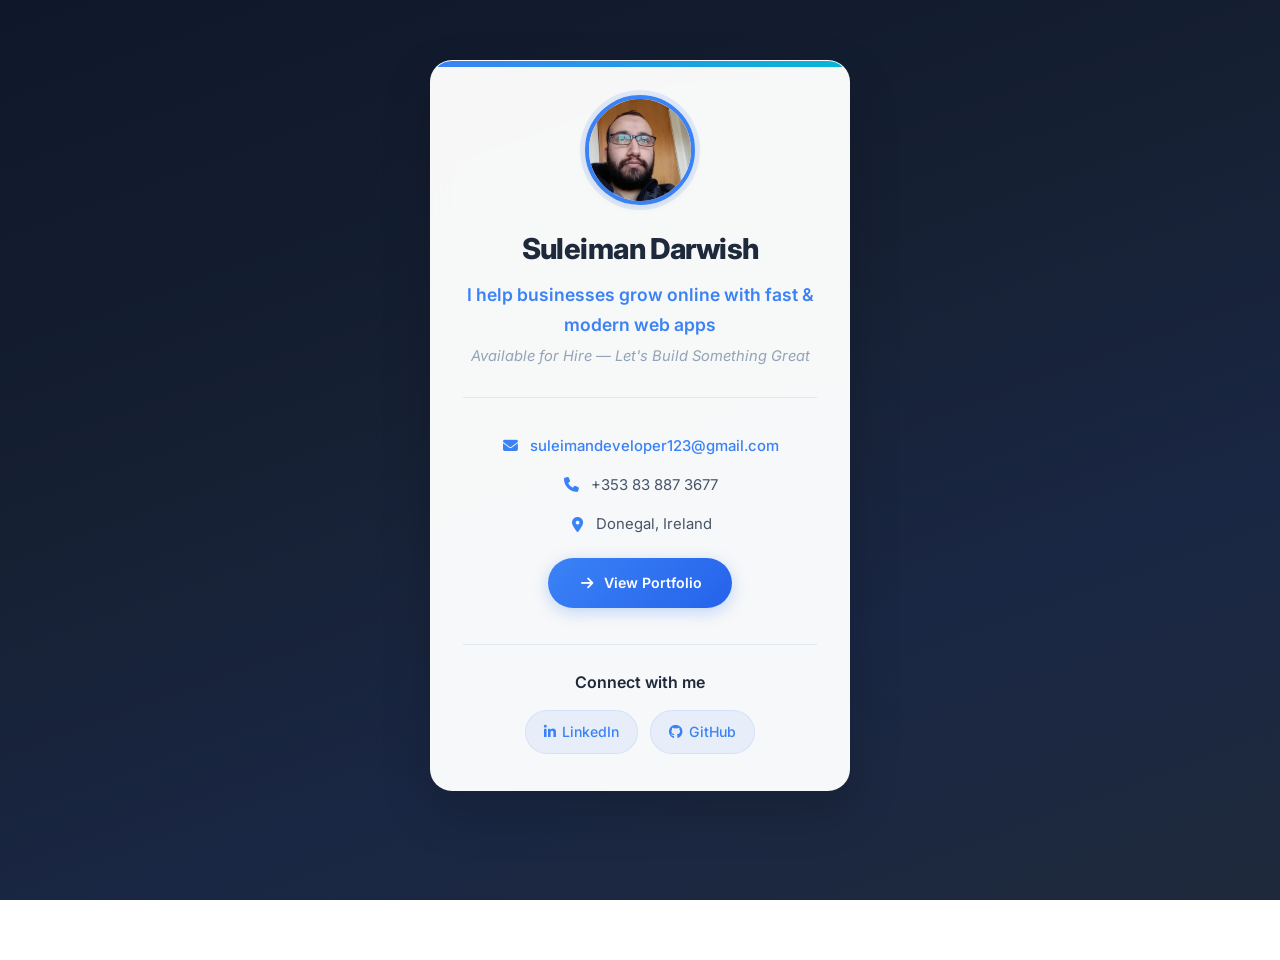
==== commit 5dc8885e: "Updated the Portfolio and Business card footer" ====
--- a/index.html
+++ b/index.html
@@ -30,7 +30,7 @@
             </div>
             <div class="contact-item">
                 <i class="fa-solid fa-phone"></i>
-                <span>083 887 3677</span>
+                <span>+353 83 887 3677</span>
             </div>
             <div class="contact-item">
                 <i class="fa-solid fa-location-dot"></i>
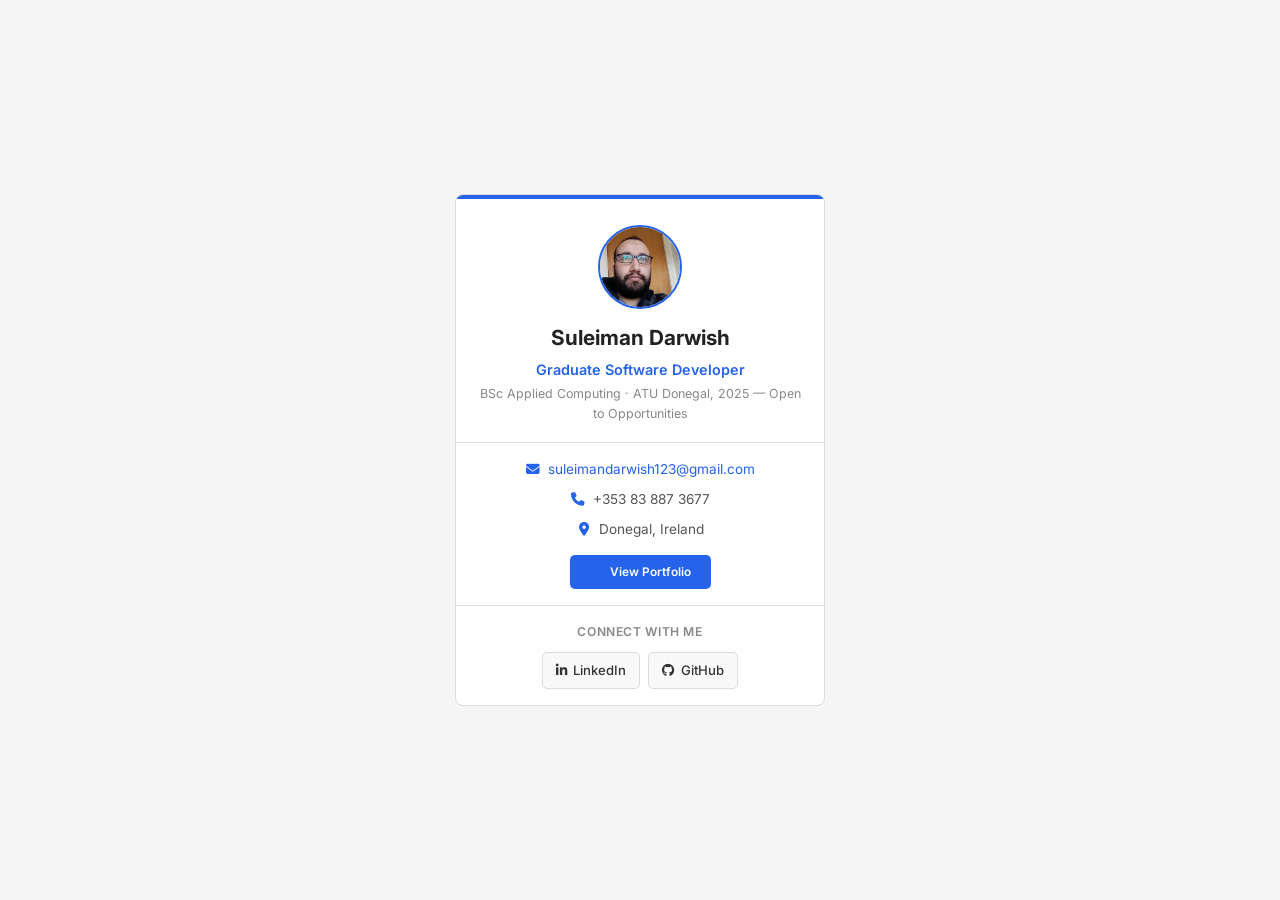
==== commit a1a9655f: "Updated The Profile" ====
--- a/index.html
+++ b/index.html
@@ -19,14 +19,14 @@
         <div class="card-header">
             <img class="profile-image" src="images/user.jpg" alt="Profile picture of Suleiman Darwish"/>
             <h1 class="full-name">Suleiman Darwish</h1>
-            <p class="designation">I help businesses grow online with fast & modern web apps</p>
-            <p class="company">Available for Hire — Let's Build Something Great</p>
+            <p class="designation">Graduate Software Developer</p>
+            <p class="company">BSc Applied Computing · ATU Donegal, 2025 &mdash; Open to Opportunities</p>
         </div>
 
         <div class="card-contact">
             <div class="contact-item">
                 <i class="fa-solid fa-envelope"></i>
-                <a href="mailto:suleimandeveloper123@gmail.com" class="email">suleimandeveloper123@gmail.com</a>
+                <a href="mailto:suleimandarwish123@gmail.com" class="email">suleimandarwish123@gmail.com</a>
             </div>
             <div class="contact-item">
                 <i class="fa-solid fa-phone"></i>
@@ -46,8 +46,8 @@
         <div class="social-media">
             <h3>Connect with me</h3>
             <div class="social-links">
-                <a href="https://www.linkedin.com/feed/" target="_blank" aria-label="LinkedIn"><i class="fa-brands fa-linkedin-in"></i> LinkedIn</a>
-                <a href="https://github.com/" target="_blank" aria-label="GitHub"><i class="fa-brands fa-github"></i> GitHub</a>
+                <a href="https://www.linkedin.com/in/suleiman-darwish/" target="_blank" aria-label="LinkedIn"><i class="fa-brands fa-linkedin-in"></i> LinkedIn</a>
+                <a href="https://github.com/loostudent" target="_blank" aria-label="GitHub"><i class="fa-brands fa-github"></i> GitHub</a>
             </div>
         </div>
     </div>
--- a/styles.css
+++ b/styles.css
@@ -1,52 +1,19 @@
-/* ============================================
-   CSS Variables & Reset
-   ============================================ */
-:root {
-  --clr-primary: #3b82f6;
-  --clr-primary-dark: #2563eb;
-  --clr-primary-light: #60a5fa;
-  --clr-accent: #06b6d4;
-  --clr-bg-dark: #0f172a;
-  --clr-bg-mid: #1e293b;
-  --clr-text: #f1f5f9;
-  --clr-text-muted: #94a3b8;
-  --clr-card-bg: rgba(255, 255, 255, 0.05);
-  --clr-card-border: rgba(255, 255, 255, 0.08);
-  --clr-section-bg: rgba(255, 255, 255, 0.97);
-  --clr-heading: #1e293b;
-  --clr-body: #475569;
-  --radius-sm: 8px;
-  --radius-md: 14px;
-  --radius-lg: 22px;
-  --radius-full: 9999px;
-  --shadow-sm: 0 2px 8px rgba(0, 0, 0, 0.08);
-  --shadow-md: 0 8px 30px rgba(0, 0, 0, 0.12);
-  --shadow-lg: 0 20px 50px rgba(0, 0, 0, 0.18);
-  --transition: 0.3s cubic-bezier(0.4, 0, 0.2, 1);
-  --font: 'Inter', system-ui, -apple-system, sans-serif;
-}
-
-*,
-*::before,
-*::after {
+* {
   margin: 0;
   padding: 0;
   box-sizing: border-box;
 }
 
-html {
-  scroll-behavior: smooth;
-  scroll-padding-top: 80px;
-}
-
 body {
-  background: linear-gradient(160deg, var(--clr-bg-dark) 0%, #162033 40%, #1a2744 70%, var(--clr-bg-mid) 100%);
-  background-attachment: fixed;
-  font-family: var(--font);
-  min-height: 100vh;
-  color: var(--clr-text);
-  line-height: 1.7;
-  -webkit-font-smoothing: antialiased;
+  font-family: 'Inter', Arial, sans-serif;
+  background: #f5f5f5;
+  color: #222;
+  line-height: 1.6;
+}
+
+a {
+  color: inherit;
+  text-decoration: none;
 }
 
 img {
@@ -54,656 +21,627 @@
   max-width: 100%;
 }
 
-a {
-  color: inherit;
-  text-decoration: none;
-}
-
-/* ============================================
-   Animations
-   ============================================ */
-@keyframes fadeInUp {
-  from { opacity: 0; transform: translateY(30px); }
-  to   { opacity: 1; transform: translateY(0); }
-}
-
-@keyframes float {
-  0%, 100% { transform: translateY(0); }
-  50%      { transform: translateY(-8px); }
-}
-
-@keyframes gradientShift {
-  0%   { background-position: 0% 50%; }
-  50%  { background-position: 100% 50%; }
-  100% { background-position: 0% 50%; }
-}
-
-.fade-in {
-  animation: fadeInUp 0.7s ease-out both;
-}
-
-/* Scroll-reveal helper */
-.reveal {
-  opacity: 0;
-  transform: translateY(40px);
-  transition: opacity 0.6s ease, transform 0.6s ease;
-}
-
-.reveal.active {
-  opacity: 1;
-  transform: translateY(0);
-}
-
-/* ============================================
-   Profile Header (Portfolio Page)
-   ============================================ */
+/* --- Portfolio header --- */
+
 .profile-header {
+  background: #fff;
   text-align: center;
-  padding: 60px 20px 40px;
-  background: linear-gradient(135deg, rgba(59, 130, 246, 0.15), rgba(6, 182, 212, 0.1));
-  margin: 20px;
-  border-radius: var(--radius-lg);
-  border: 1px solid var(--clr-card-border);
-  backdrop-filter: blur(12px);
-  position: relative;
-  overflow: hidden;
-}
-
-.profile-header::before {
-  content: '';
-  position: absolute;
-  top: -50%;
-  left: -50%;
-  width: 200%;
-  height: 200%;
-  background: radial-gradient(circle at 30% 40%, rgba(59, 130, 246, 0.08), transparent 60%);
-  pointer-events: none;
+  padding: 40px 20px 30px;
+  border-bottom: 1px solid #ddd;
 }
 
 .profile-image {
-  width: 140px;
-  height: 140px;
+  width: 110px;
+  height: 110px;
   border-radius: 50%;
   object-fit: cover;
-  border: 4px solid var(--clr-primary);
-  box-shadow: 0 0 0 6px rgba(59, 130, 246, 0.15), var(--shadow-md);
-  transition: transform var(--transition), box-shadow var(--transition);
+  border: 3px solid #2563eb;
+  margin: 0 auto 14px;
   display: block;
-  margin: 0 auto 20px;
-}
-
-.profile-image:hover {
-  transform: scale(1.06);
-  box-shadow: 0 0 0 8px rgba(59, 130, 246, 0.2), var(--shadow-lg);
 }
 
 .profile-header h1 {
-  color: #fff;
-  font-size: 2.6em;
-  font-weight: 800;
-  letter-spacing: -0.02em;
-  margin: 16px 0 8px;
+  font-size: 1.8em;
+  margin-bottom: 5px;
 }
 
 .profile-header .tagline {
-  color: var(--clr-primary-light);
-  font-size: 1.25em;
-  font-weight: 600;
+  color: #2563eb;
+  font-weight: 600;
+  font-size: 1em;
 }
 
 .profile-header .subtitle {
-  color: var(--clr-text-muted);
-  font-size: 1.05em;
-  margin-top: 6px;
-}
-
-/* ============================================
-   Navigation
-   ============================================ */
+  color: #666;
+  font-size: 0.9em;
+  margin-top: 3px;
+}
+
+/* --- Nav --- */
+
 nav {
-  text-align: center;
-  margin: 30px 20px;
+  background: #fff;
+  border-bottom: 1px solid #ddd;
   position: sticky;
-  top: 10px;
-  z-index: 100;
+  top: 0;
+  z-index: 99;
 }
 
 nav ul {
   list-style: none;
-  display: inline-flex;
-  gap: 8px;
+  display: flex;
   flex-wrap: wrap;
   justify-content: center;
-  background: rgba(15, 23, 42, 0.85);
-  backdrop-filter: blur(14px);
-  padding: 10px 16px;
-  border-radius: var(--radius-full);
-  border: 1px solid var(--clr-card-border);
+  gap: 4px;
+  padding: 8px 16px;
+  max-width: 900px;
+  margin: 0 auto;
 }
 
 nav ul li a {
-  color: var(--clr-text-muted);
-  padding: 10px 20px;
-  border-radius: var(--radius-full);
-  font-weight: 500;
-  font-size: 0.92em;
-  transition: all var(--transition);
+  display: inline-block;
+  padding: 6px 12px;
+  border-radius: 4px;
+  font-size: 0.86em;
+  color: #555;
+}
+
+nav ul li a:hover,
+nav ul li a.active {
+  background: #eff6ff;
+  color: #2563eb;
+}
+
+/* --- Sections --- */
+
+section {
+  background: #fff;
+  border: 1px solid #ddd;
+  border-radius: 6px;
+  margin: 16px auto;
+  max-width: 900px;
+  padding: 30px 28px;
+}
+
+section h2 {
+  font-size: 1.1em;
+  font-weight: 700;
+  margin-bottom: 16px;
+  padding-bottom: 8px;
+  border-bottom: 2px solid #2563eb;
+  color: #222;
+}
+
+section p {
+  color: #555;
+  margin-bottom: 8px;
+  font-size: 0.95em;
+}
+
+.about-content {
+  max-width: 680px;
+}
+
+.about-highlights {
+  display: flex;
+  flex-wrap: wrap;
+  gap: 8px;
+  margin-top: 14px;
+}
+
+.highlight-item {
+  background: #eff6ff;
+  color: #2563eb;
+  font-size: 0.82em;
+  font-weight: 600;
+  padding: 5px 12px;
+  border-radius: 4px;
+  border: 1px solid #bfdbfe;
+}
+
+/* --- Education --- */
+
+.edu-card {
+  display: flex;
+  gap: 16px;
+}
+
+.edu-icon {
+  width: 44px;
+  height: 44px;
+  min-width: 44px;
+  background: #2563eb;
+  border-radius: 6px;
+  display: flex;
+  align-items: center;
+  justify-content: center;
+  color: #fff;
+  font-size: 1.1em;
+}
+
+.edu-body h3 {
+  font-size: 0.98em;
+  font-weight: 700;
+  margin-bottom: 5px;
+}
+
+.edu-school, .edu-date {
+  font-size: 0.87em;
+  color: #666;
+  margin-bottom: 3px;
+}
+
+.edu-date {
+  color: #2563eb;
+  font-weight: 600;
+  margin-bottom: 10px;
+}
+
+.edu-modules {
+  display: flex;
+  flex-wrap: wrap;
+  gap: 5px;
+  margin-bottom: 10px;
+}
+
+.edu-modules span {
+  background: #eff6ff;
+  color: #2563eb;
+  font-size: 0.75em;
+  font-weight: 600;
+  padding: 3px 8px;
+  border-radius: 3px;
+  border: 1px solid #bfdbfe;
+}
+
+.edu-fyp {
+  font-size: 0.87em;
+  color: #555;
+}
+
+/* --- Skills --- */
+
+.skills-category {
+  margin-bottom: 16px;
+}
+
+.skills-category h4 {
+  font-size: 0.78em;
+  text-transform: uppercase;
+  letter-spacing: 0.05em;
+  color: #888;
+  margin-bottom: 8px;
+}
+
+.skills-grid {
+  display: flex;
+  flex-wrap: wrap;
+  gap: 7px;
+}
+
+.skill-tag {
+  background: #f5f5f5;
+  border: 1px solid #ddd;
+  padding: 5px 11px;
+  border-radius: 4px;
+  font-size: 0.85em;
+  color: #333;
+}
+
+.skill-tag:hover {
+  background: #eff6ff;
+  color: #2563eb;
+  border-color: #bfdbfe;
+}
+
+/* --- Projects --- */
+
+.project-grid {
+  display: grid;
+  grid-template-columns: repeat(auto-fit, minmax(250px, 1fr));
+  gap: 16px;
+}
+
+.project-card {
+  border: 1px solid #ddd;
+  border-radius: 6px;
+  overflow: hidden;
+  background: #fff;
+  display: flex;
+  flex-direction: column;
+}
+
+.project-img-wrapper img {
+  width: 100%;
+  height: 180px;
+  object-fit: cover;
+}
+
+.project-icon-header {
+  height: 120px;
+  display: flex;
+  flex-direction: column;
+  align-items: center;
+  justify-content: center;
+  gap: 8px;
+  color: #fff;
+  font-weight: 600;
+  font-size: 0.9em;
+}
+
+.project-icon-header i {
+  font-size: 2em;
+}
+
+.project-icon-header.blindguide { background: #1e40af; }
+.project-icon-header.sleepsure  { background: #3730a3; }
+
+.project-body {
+  padding: 14px 16px 18px;
+  flex: 1;
+  display: flex;
+  flex-direction: column;
+}
+
+.project-body h3 {
+  font-size: 0.95em;
+  font-weight: 700;
+  margin-bottom: 6px;
+}
+
+.project-body p {
+  font-size: 0.87em;
+  color: #555;
+  flex: 1;
+  margin-bottom: 0;
+}
+
+.project-tags {
+  display: flex;
+  flex-wrap: wrap;
+  gap: 5px;
+  margin-top: 10px;
+}
+
+.project-tags span {
+  background: #f5f5f5;
+  border: 1px solid #ddd;
+  color: #666;
+  font-size: 0.75em;
+  font-weight: 600;
+  padding: 2px 8px;
+  border-radius: 3px;
+}
+
+.badge-fyp {
+  background: #2563eb;
+  color: #fff;
+  font-size: 0.6em;
+  font-weight: 600;
+  padding: 2px 6px;
+  border-radius: 3px;
+  vertical-align: middle;
+  margin-left: 5px;
+}
+
+/* --- Languages --- */
+
+.lang-grid {
+  display: flex;
+  flex-wrap: wrap;
+  gap: 10px;
+}
+
+.lang-card {
+  display: flex;
+  align-items: center;
+  gap: 10px;
+  padding: 12px 16px;
+  border: 1px solid #ddd;
+  border-radius: 6px;
+  background: #f9f9f9;
+  flex: 1;
+  min-width: 140px;
+}
+
+.lang-icon {
+  color: #2563eb;
+  font-size: 1em;
+}
+
+.lang-name {
+  display: block;
+  font-weight: 700;
+  font-size: 0.9em;
+  margin-bottom: 2px;
+}
+
+.lang-level {
+  font-size: 0.74em;
+  font-weight: 600;
+  padding: 2px 6px;
+  border-radius: 3px;
+}
+
+.lang-level.native   { background: #dcfce7; color: #166534; }
+.lang-level.fluent   { background: #eff6ff; color: #2563eb; }
+.lang-level.learning { background: #fef3c7; color: #92400e; }
+
+/* --- Contact --- */
+
+.contact-grid {
+  display: grid;
+  grid-template-columns: repeat(auto-fit, minmax(160px, 1fr));
+  gap: 12px;
+}
+
+.contact-card {
+  text-align: center;
+  padding: 20px 12px;
+  border: 1px solid #ddd;
+  border-radius: 6px;
+  background: #f9f9f9;
+}
+
+.contact-card i {
+  font-size: 1.3em;
+  color: #2563eb;
+  margin-bottom: 8px;
+}
+
+.contact-card h4 {
+  font-size: 0.82em;
+  font-weight: 700;
+  margin-bottom: 4px;
+}
+
+.contact-card a, .contact-card span {
+  font-size: 0.84em;
+  color: #555;
+}
+
+.contact-card a:hover {
+  color: #2563eb;
+  text-decoration: underline;
+}
+
+/* --- Footer --- */
+
+footer {
+  text-align: center;
+  padding: 20px;
+  margin-top: 20px;
+  border-top: 1px solid #ddd;
+  background: #fff;
+}
+
+.footer-links {
+  display: flex;
+  justify-content: center;
+  gap: 14px;
+  margin-bottom: 8px;
+}
+
+.footer-links a {
+  color: #888;
+  font-size: 1.1em;
+}
+
+.footer-links a:hover {
+  color: #2563eb;
+}
+
+footer p {
+  color: #888;
+  font-size: 0.82em;
+}
+
+/* --- Scroll to top --- */
+
+#scroll-top {
+  position: fixed;
+  bottom: 20px;
+  right: 20px;
+  width: 36px;
+  height: 36px;
+  background: #2563eb;
+  color: #fff;
+  border: none;
+  border-radius: 4px;
+  font-size: 0.9em;
+  cursor: pointer;
+  opacity: 0;
+  visibility: hidden;
+  z-index: 200;
+}
+
+#scroll-top.visible {
+  opacity: 1;
+  visibility: visible;
+}
+
+#scroll-top:hover {
+  background: #1d4ed8;
+}
+
+/* --- Business card (index.html) --- */
+
+body:has(.business-card) {
+  display: flex;
+  align-items: center;
+  justify-content: center;
+  min-height: 100vh;
+  padding: 20px;
+}
+
+.business-card {
+  max-width: 370px;
+  width: 100%;
+  background: #fff;
+  border: 1px solid #ddd;
+  border-radius: 8px;
+  overflow: hidden;
+  text-align: center;
+}
+
+.card-accent {
+  height: 4px;
+  background: #2563eb;
+}
+
+.card-header {
+  padding: 26px 22px 18px;
+  border-bottom: 1px solid #ddd;
+}
+
+.business-card .profile-image {
+  width: 84px;
+  height: 84px;
+  border: 2px solid #2563eb;
+  border-radius: 50%;
+  object-fit: cover;
+  display: block;
+  margin: 0 auto 12px;
+}
+
+.full-name {
+  font-size: 1.3em;
+  font-weight: 700;
+  margin-bottom: 4px;
+}
+
+.designation {
+  font-size: 0.9em;
+  font-weight: 600;
+  color: #2563eb;
+}
+
+.company {
+  font-size: 0.78em;
+  color: #888;
+  margin-top: 3px;
+}
+
+.card-contact {
+  padding: 16px 22px;
+  border-bottom: 1px solid #ddd;
+}
+
+.contact-item {
+  display: flex;
+  align-items: center;
+  justify-content: center;
+  gap: 8px;
+  font-size: 0.85em;
+  color: #555;
+  margin-bottom: 8px;
+}
+
+.contact-item:last-child {
+  margin-bottom: 0;
+}
+
+.contact-item i {
+  color: #2563eb;
+  width: 14px;
+}
+
+.contact-item.cta {
+  margin-top: 14px;
+  margin-bottom: 0;
+}
+
+.business-card .email {
+  color: #2563eb;
+}
+
+.business-card .email:hover {
+  text-decoration: underline;
+}
+
+.portfolio-link {
   display: inline-flex;
   align-items: center;
   gap: 6px;
-}
-
-nav ul li a:hover,
-nav ul li a.active {
+  background: #2563eb;
   color: #fff;
-  background: var(--clr-primary);
-  box-shadow: 0 4px 14px rgba(59, 130, 246, 0.35);
-}
-
-nav ul li a i {
-  font-size: 0.85em;
-}
-
-/* ============================================
-   Sections (Portfolio Page)
-   ============================================ */
-section {
-  background: var(--clr-section-bg);
-  margin: 24px 20px;
-  padding: 40px 36px;
-  border-radius: var(--radius-lg);
-  box-shadow: var(--shadow-md);
-  border: 1px solid rgba(0, 0, 0, 0.04);
-}
-
-section h2 {
-  color: var(--clr-heading);
-  font-size: 1.9em;
-  font-weight: 800;
-  margin-bottom: 24px;
-  display: flex;
-  align-items: center;
-  gap: 10px;
-}
-
-section h2::after {
-  content: '';
-  flex: 1;
-  height: 3px;
-  background: linear-gradient(90deg, var(--clr-primary), transparent);
-  border-radius: 2px;
-  margin-left: 12px;
-}
-
-.section-icon {
-  color: var(--clr-primary);
-  font-size: 0.85em;
-}
-
-section p {
-  color: var(--clr-body);
-  line-height: 1.8;
-  margin-bottom: 12px;
-}
-
-.about-content {
-  max-width: 700px;
-}
-
-/* ============================================
-   Skills Grid
-   ============================================ */
-.skills-grid {
-  display: flex;
-  flex-wrap: wrap;
-  gap: 12px;
-}
-
-.skill-tag {
-  display: inline-flex;
-  align-items: center;
+  padding: 8px 20px;
+  border-radius: 5px;
+  font-size: 0.87em;
+  font-weight: 600;
+}
+
+.portfolio-link:hover {
+  background: #1d4ed8;
+}
+
+.social-media {
+  padding: 16px 22px;
+}
+
+.social-media h3 {
+  font-size: 0.76em;
+  font-weight: 600;
+  color: #888;
+  text-transform: uppercase;
+  letter-spacing: 0.05em;
+  margin-bottom: 10px;
+}
+
+.social-links {
+  display: flex;
+  justify-content: center;
   gap: 8px;
-  background: linear-gradient(135deg, rgba(59, 130, 246, 0.1), rgba(6, 182, 212, 0.08));
-  color: var(--clr-primary-dark);
-  font-weight: 600;
-  font-size: 0.92em;
-  padding: 10px 18px;
-  border-radius: var(--radius-full);
-  border: 1px solid rgba(59, 130, 246, 0.15);
-  transition: all var(--transition);
-  cursor: default;
-}
-
-.skill-tag:hover {
-  transform: translateY(-2px);
-  background: var(--clr-primary);
-  color: #fff;
-  box-shadow: 0 4px 14px rgba(59, 130, 246, 0.3);
-  border-color: var(--clr-primary);
-}
-
-.skill-tag i {
-  font-size: 1.1em;
-}
-
-/* ============================================
-   Project Cards
-   ============================================ */
-.project-grid {
-  display: grid;
-  grid-template-columns: repeat(auto-fit, minmax(320px, 1fr));
-  gap: 24px;
-  margin-top: 10px;
-}
-
-.project-card {
-  background: #fff;
-  border-radius: var(--radius-md);
-  overflow: hidden;
-  box-shadow: var(--shadow-sm);
-  border: 1px solid rgba(0, 0, 0, 0.06);
-  transition: transform var(--transition), box-shadow var(--transition);
-  display: flex;
-  flex-direction: column;
-}
-
-.project-card:hover {
-  transform: translateY(-6px);
-  box-shadow: var(--shadow-lg);
-}
-
-.project-img-wrapper {
-  overflow: hidden;
-}
-
-.project-img-wrapper img {
-  width: 100%;
-  height: 220px;
-  object-fit: cover;
-  transition: transform 0.5s ease;
-}
-
-.project-card:hover .project-img-wrapper img {
-  transform: scale(1.05);
-}
-
-.project-body {
-  padding: 22px 24px 26px;
-  flex: 1;
-  display: flex;
-  flex-direction: column;
-}
-
-.project-body h3 {
-  color: var(--clr-heading);
-  font-size: 1.2em;
-  font-weight: 700;
-  margin-bottom: 10px;
-}
-
-.project-body p {
-  font-size: 0.95em;
-  flex: 1;
-}
-
-.project-tags {
-  display: flex;
-  flex-wrap: wrap;
-  gap: 8px;
-  margin-top: 16px;
-}
-
-.project-tags span {
-  background: rgba(59, 130, 246, 0.08);
-  color: var(--clr-primary-dark);
-  font-size: 0.8em;
-  font-weight: 600;
-  padding: 5px 12px;
-  border-radius: var(--radius-full);
-  border: 1px solid rgba(59, 130, 246, 0.12);
-}
-
-/* ============================================
-   Contact Section
-   ============================================ */
-.contact-grid {
-  display: grid;
-  grid-template-columns: repeat(auto-fit, minmax(200px, 1fr));
-  gap: 20px;
-}
-
-.contact-card {
-  text-align: center;
-  padding: 30px 20px;
-  border-radius: var(--radius-md);
-  background: linear-gradient(135deg, rgba(59, 130, 246, 0.04), rgba(6, 182, 212, 0.03));
-  border: 1px solid rgba(59, 130, 246, 0.1);
-  transition: all var(--transition);
-}
-
-.contact-card:hover {
-  transform: translateY(-4px);
-  box-shadow: var(--shadow-sm);
-}
-
-.contact-card i {
-  font-size: 1.6em;
-  color: var(--clr-primary);
-  margin-bottom: 12px;
-}
-
-.contact-card h4 {
-  color: var(--clr-heading);
-  margin-bottom: 6px;
-  font-weight: 700;
-}
-
-.contact-card a,
-.contact-card span {
-  color: var(--clr-body);
-  font-size: 0.92em;
-}
-
-.contact-card a:hover {
-  color: var(--clr-primary);
-}
-
-/* ============================================
-   Footer
-   ============================================ */
-footer {
-  text-align: center;
-  padding: 30px 20px;
-  margin-top: 40px;
-  background: rgba(0, 0, 0, 0.15);
-  border-top: 1px solid var(--clr-card-border);
-}
-
-.footer-links {
-  display: flex;
-  justify-content: center;
-  gap: 18px;
-  margin-bottom: 14px;
-}
-
-.footer-links a {
-  color: var(--clr-text-muted);
-  font-size: 1.3em;
-  transition: color var(--transition), transform var(--transition);
-}
-
-.footer-links a:hover {
-  color: var(--clr-primary-light);
-  transform: translateY(-3px);
-}
-
-footer p {
-  color: var(--clr-text-muted);
-  font-size: 0.88em;
-}
-
-/* ============================================
-   Scroll-to-Top Button
-   ============================================ */
-#scroll-top {
-  position: fixed;
-  bottom: 30px;
-  right: 30px;
-  width: 46px;
-  height: 46px;
-  background: var(--clr-primary);
-  color: #fff;
-  border: none;
-  border-radius: 50%;
-  font-size: 1.1em;
-  cursor: pointer;
-  box-shadow: 0 4px 16px rgba(59, 130, 246, 0.35);
-  opacity: 0;
-  visibility: hidden;
-  transform: translateY(10px);
-  transition: all var(--transition);
-  z-index: 200;
-}
-
-#scroll-top.visible {
-  opacity: 1;
-  visibility: visible;
-  transform: translateY(0);
-}
-
-#scroll-top:hover {
-  background: var(--clr-primary-dark);
-  transform: translateY(-3px);
-}
-
-/* ============================================
-   Business Card (index.html)
-   ============================================ */
-.business-card {
-  max-width: 420px;
-  background: rgba(255, 255, 255, 0.97);
-  padding: 0 32px 36px;
-  margin: 60px auto;
-  text-align: center;
-  border-radius: var(--radius-lg);
-  box-shadow: var(--shadow-lg);
-  border: 1px solid rgba(255, 255, 255, 0.15);
-  backdrop-filter: blur(10px);
-  position: relative;
-  overflow: hidden;
-}
-
-.card-accent {
-  height: 6px;
-  background: linear-gradient(90deg, var(--clr-primary), var(--clr-accent), var(--clr-primary));
-  background-size: 200% auto;
-  animation: gradientShift 4s ease infinite;
-  margin: 0 -32px 28px;
-}
-
-.card-header {
-  margin-bottom: 28px;
-}
-
-.business-card .profile-image {
-  width: 110px;
-  height: 110px;
-  border-color: var(--clr-primary);
-  box-shadow: 0 0 0 5px rgba(59, 130, 246, 0.12), var(--shadow-sm);
-}
-
-.full-name {
-  font-size: 1.8em;
-  font-weight: 800;
-  color: var(--clr-heading);
-  margin: 14px 0 6px;
-  letter-spacing: -0.02em;
-}
-
-.designation {
-  font-size: 1.1em;
-  color: var(--clr-primary);
-  font-weight: 600;
-  margin: 4px 0;
-}
-
-.company {
-  font-size: 0.92em;
-  color: var(--clr-text-muted);
-  font-style: italic;
-}
-
-/* Card Contact */
-.card-contact {
-  margin: 24px 0;
-  padding: 22px 0;
-  border-top: 1px solid #e2e8f0;
-  border-bottom: 1px solid #e2e8f0;
-}
-
-.contact-item {
-  margin: 14px 0;
-  font-size: 0.93em;
-  color: var(--clr-body);
-  display: flex;
-  align-items: center;
-  justify-content: center;
-  gap: 10px;
-}
-
-.contact-item i {
-  color: var(--clr-primary);
-  width: 18px;
-  text-align: center;
-}
-
-.contact-item.cta {
-  margin-top: 20px;
-}
-
-.business-card .email {
-  color: var(--clr-primary);
-  font-weight: 500;
-  transition: color var(--transition);
-}
-
-.business-card .email:hover {
-  color: var(--clr-primary-dark);
-  text-decoration: underline;
-}
-
-.portfolio-link {
-  display: inline-flex;
-  align-items: center;
-  gap: 8px;
-  background: linear-gradient(135deg, var(--clr-primary), var(--clr-primary-dark));
-  color: white;
-  padding: 13px 30px;
-  border-radius: var(--radius-full);
-  font-weight: 600;
-  font-size: 0.95em;
-  transition: all var(--transition);
-  box-shadow: 0 4px 16px rgba(59, 130, 246, 0.3);
-}
-
-.portfolio-link:hover {
-  transform: translateY(-2px);
-  box-shadow: 0 6px 22px rgba(59, 130, 246, 0.4);
-}
-
-.portfolio-link i {
-  color: white;
-  transition: transform var(--transition);
-}
-
-.portfolio-link:hover i {
-  transform: translateX(3px);
-}
-
-/* Social Links */
-.social-media {
-  margin-top: 24px;
-}
-
-.social-media h3 {
-  color: var(--clr-heading);
-  font-size: 1em;
-  font-weight: 600;
-  margin-bottom: 14px;
-}
-
-.social-links {
-  display: flex;
-  justify-content: center;
-  gap: 12px;
-  flex-wrap: wrap;
 }
 
 .social-links a {
-  background: rgba(59, 130, 246, 0.08);
-  color: var(--clr-primary);
-  padding: 9px 18px;
-  border-radius: var(--radius-full);
-  font-size: 0.88em;
-  font-weight: 500;
-  transition: all var(--transition);
-  border: 1px solid rgba(59, 130, 246, 0.12);
   display: inline-flex;
   align-items: center;
   gap: 6px;
+  font-size: 0.82em;
+  font-weight: 500;
+  color: #333;
+  padding: 7px 13px;
+  border: 1px solid #ddd;
+  border-radius: 5px;
+  background: #f9f9f9;
 }
 
 .social-links a:hover {
-  background: var(--clr-primary);
-  color: white;
-  transform: translateY(-2px);
-  box-shadow: 0 4px 14px rgba(59, 130, 246, 0.3);
-  border-color: var(--clr-primary);
-}
-
-/* ============================================
-   Responsive
-   ============================================ */
-@media (max-width: 768px) {
-  .profile-header {
-    margin: 12px;
-    padding: 40px 16px 30px;
+  border-color: #2563eb;
+  color: #2563eb;
+}
+
+/* --- Responsive --- */
+
+@media (max-width: 640px) {
+  section {
+    margin: 10px;
+    padding: 20px 14px;
   }
 
   .profile-header h1 {
-    font-size: 2em;
-  }
-
-  section {
-    margin: 14px 12px;
-    padding: 28px 20px;
-  }
-
-  nav ul {
-    flex-direction: column;
-    gap: 6px;
-    border-radius: var(--radius-lg);
-  }
-
-  .business-card {
-    margin: 24px 14px;
-    padding: 0 20px 28px;
-  }
-
-  .full-name {
     font-size: 1.5em;
   }
 
-  .social-links {
-    flex-direction: column;
-    gap: 8px;
+  nav ul li a {
+    padding: 5px 9px;
+    font-size: 0.8em;
   }
 
   .contact-grid {
     grid-template-columns: 1fr;
   }
 
-  #scroll-top {
-    bottom: 18px;
-    right: 18px;
-    width: 40px;
-    height: 40px;
+  .lang-grid {
+    flex-direction: column;
   }
-}
-
-@media (min-width: 1024px) {
-  section {
-    margin: 24px auto;
-    max-width: 900px;
+
+  .edu-card {
+    flex-direction: column;
+    gap: 10px;
   }
-
-  .profile-header {
-    margin: 20px auto;
-    max-width: 900px;
-  }
-
-  nav {
-    margin: 30px auto;
-    max-width: 900px;
-  }
-}+}
+
+.reveal { opacity: 1; transform: none; }
+.fade-in { animation: none; }
